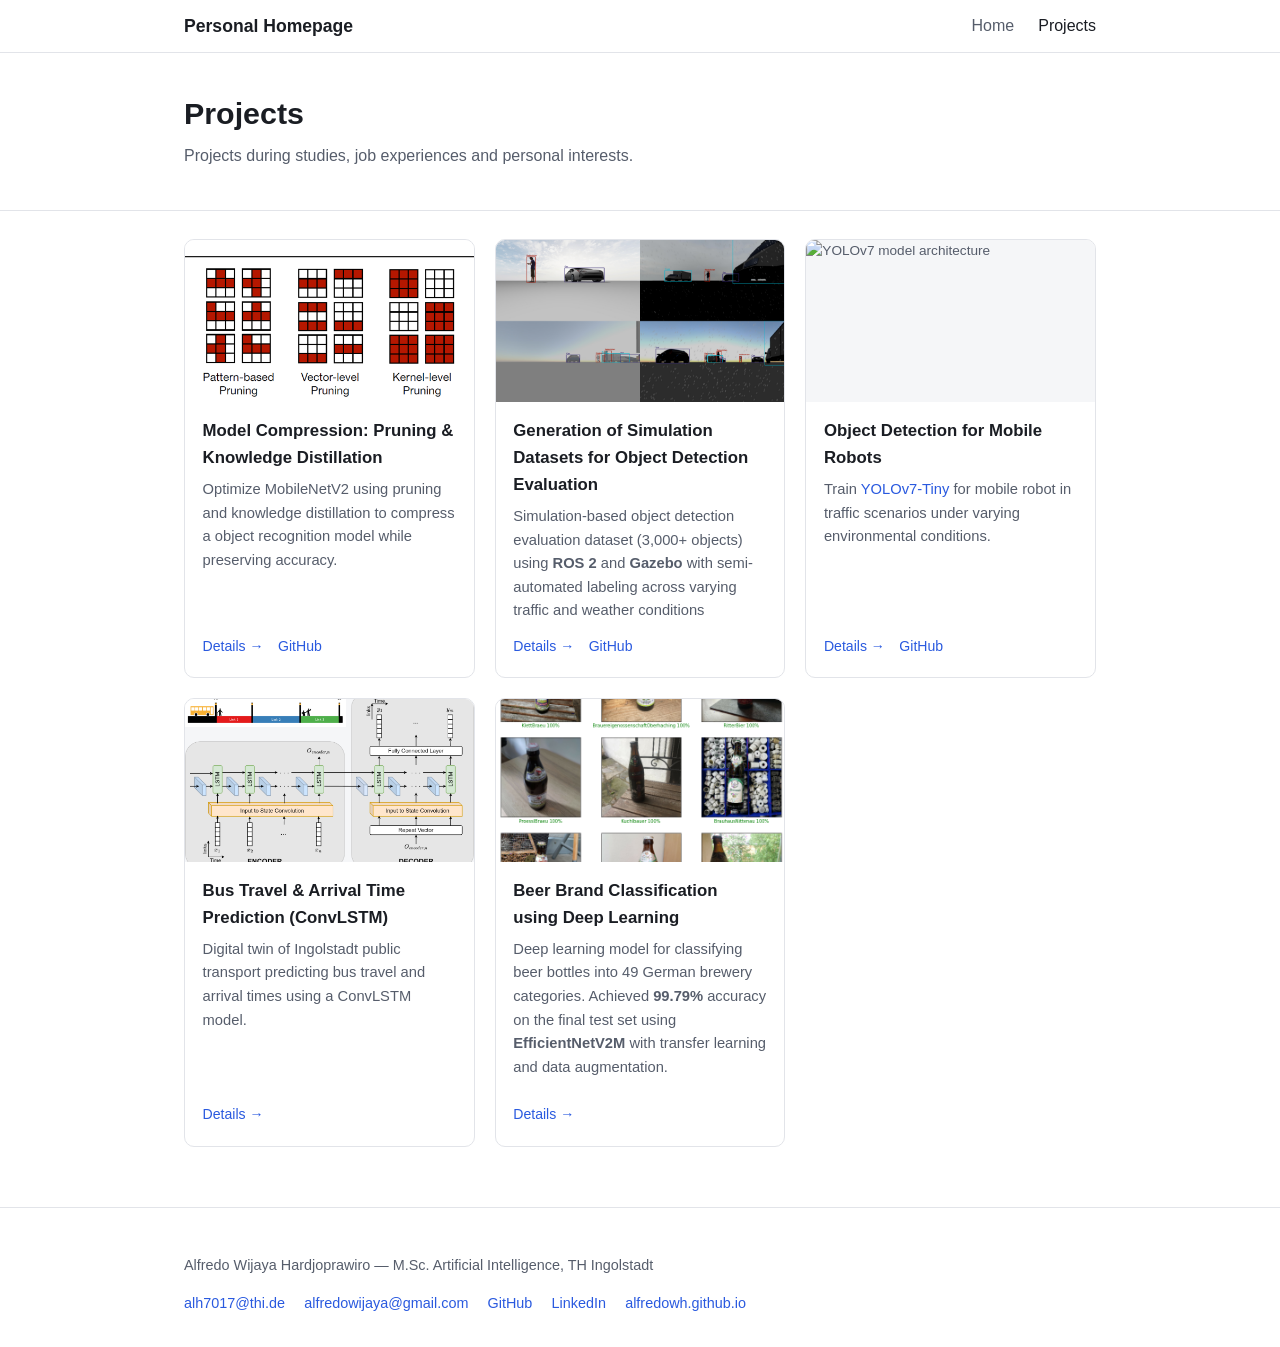
==== projects.html @ a06d33bd "Update" ====
<!DOCTYPE html>
<html lang="en">
<head>
<meta charset="UTF-8">
<meta name="viewport" content="width=device-width, initial-scale=1.0">
<title>Projects — Alfredo Wijaya Hardjoprawiro</title>
<link rel="stylesheet" href="css/style.css">
</head>
<body>

<nav class="site-nav">
  <div class="container">
    <a class="brand" href="index.html">Personal Homepage</a>
    <button class="nav-toggle" aria-label="Toggle navigation">☰</button>
    <ul>
      <li><a href="index.html">Home</a></li>
      <li><a href="projects.html" class="active">Projects</a></li>
      <!-- <li><a href="index.html#experience">Experience</a></li> -->
    </ul>
  </div>
</nav>

<header class="hero">
  <div class="container">
    <h1>Projects</h1>
    <p class="tagline">Projects during studies, job experiences and personal interests.</p>
  </div>
</header>

<section>
  <div class="container">
    <div class="project-grid">

    <!--
      <div class="card">
        <div class="card-thumb"><a href="projects/sensor-fusion.html">Image placeholder</a></div>
        <div class="card-body">
          <h3>Radar-Camera Sensor Fusion for Road-User Detection</h3>
          <p>Multimodal object detection combining 3D radar point clouds and
             camera images; simulated diverse weather conditions; optimized
             for edge deployment (+~7% AP).</p>
          <div class="card-links">
            <a href="projects/sensor-fusion.html">Details →</a>
          </div>
        </div>
      </div>
      -->

      <div class="card">
        <div class="card-thumb"><a href="projects/model-compression.html"><img src="assets/images/projects/model-compression/pruning-granularity.png" alt="Model Compression"></a></div>
        <div class="card-body">
          <h3>Model Compression: Pruning & Knowledge Distillation</h3>
          <p>Optimize MobileNetV2 using pruning and knowledge distillation to compress a
             object recognition model while preserving accuracy.</p>
          <div class="card-links">
            <a href="projects/model-compression.html">Details →</a>
            <a href="https://github.com/alfredowh/model-compression" target="_blank" rel="noopener">GitHub</a>
          </div>
        </div>
      </div>

      <div class="card">
        <div class="card-thumb"><a href="projects/simulation-data-generation.html"><img src="assets/images/projects/simulation-data-generation/gazebo_bbox.png" alt="Gazebo scene with object detection bounding boxes"></a></div>
        <div class="card-body">
          <h3>Generation of Simulation Datasets for Object Detection Evaluation</h3>
            <p>Simulation-based object detection evaluation dataset (3,000+ objects) using 
              <strong>ROS 2</strong> and <strong>Gazebo</strong> with semi-automated labeling across 
              varying traffic and weather conditions
            </p>
          <div class="card-links">
            <a href="projects/simulation-data-generation.html">Details →</a>
            <a href="https://github.com/alfredowh/ros2-object-detection" target="_blank" rel="noopener">GitHub</a>
          </div>
        </div>
      </div>

      <div class="card">
        <div class="card-thumb"><a href="projects/object-detection.html"><img src="assets/images/projects/object-detection/yolov7.png" alt="YOLOv7 model architecture"></a></div>
        <div class="card-body">
          <h3>Object Detection for Mobile Robots</h3>
          <p>Train <a href="https://arxiv.org/abs/2207.02696" target="_blank" rel="noopener">YOLOv7-Tiny</a> for mobile robot in traffic scenarios under varying environmental conditions.</p>
          <div class="card-links">
            <a href="projects/object-detection.html">Details →</a>
            <a href="https://github.com/alfredowh/object-detection" target="_blank" rel="noopener">GitHub</a>
          </div>
        </div>
      </div>

      <div class="card">
        <div class="card-thumb"><a href="projects/bus-prediction.html"><img src="assets/images/projects/bus-prediction/convlstm.png" alt="ConvLSTM model architecture"></a></div>
        <div class="card-body">
          <h3>Bus Travel &amp; Arrival Time Prediction (ConvLSTM)</h3>
          <p>Digital twin of Ingolstadt public transport predicting bus travel
             and arrival times using a ConvLSTM model.</p>
          <div class="card-links">
            <a href="projects/bus-prediction.html">Details →</a>
          </div>
        </div>
      </div>

      <div class="card">
        <div class="card-thumb"><a href="projects/beer-classification.html"><img src="assets/images/projects/beer-classification/beer.png" alt="Beer classifications"></a></div>
        <div class="card-body">
          <h3>Beer Brand Classification using Deep Learning</h3>
          <p>Deep learning model for classifying beer bottles into 49 German brewery categories. 
              Achieved <strong>99.79%</strong> accuracy on the final test set using <strong>EfficientNetV2M</strong> with 
              transfer learning and data augmentation.</p>
          </p>
          <div class="card-links">
            <a href="projects/beer-classification.html">Details →</a>
          </div>
        </div>
      </div>

    </div>
  </div>
</section>

<footer class="site-footer">
  <div class="container">
    <p>Alfredo Wijaya Hardjoprawiro — M.Sc. Artificial Intelligence, TH Ingolstadt</p>
    <div class="links">
      <a href="mailto:alh7017@thi.de">alh7017@thi.de</a>
      <a href="mailto:alfredowijaya@gmail.com">alfredowijaya@gmail.com</a>
      <a href="https://github.com/alfredowh" target="_blank" rel="noopener">GitHub</a>
      <a href="https://www.linkedin.com/in/alfredowijaya" target="_blank" rel="noopener">LinkedIn</a>
      <a href="https://alfredowh.github.io" target="_blank" rel="noopener">alfredowh.github.io</a>
    </div>
  </div>
</footer>

<script src="js/main.js"></script>
</body>
</html>
---- css/style.css ----
:root {
  --bg: #ffffff;
  --bg-alt: #f5f6f8;
  --text: #1a1d23;
  --text-muted: #565d6b;
  --border: #e2e4e9;
  --accent: #2a5adf;
  --accent-soft: #eef1fd;
  --card-bg: #ffffff;
  --max-width: 960px;
  --radius: 10px;
}

@media (prefers-color-scheme: dark) {
  :root {
    --bg: #14161a;
    --bg-alt: #1b1e24;
    --text: #eceef2;
    --text-muted: #a2a8b4;
    --border: #2b2f37;
    --accent: #7c9bff;
    --accent-soft: #1e2540;
    --card-bg: #1b1e24;
  }
}

* {
  box-sizing: border-box;
}

body {
  margin: 0;
  font-family: -apple-system, BlinkMacSystemFont, "Segoe UI", Roboto, Helvetica, Arial, sans-serif;
  background: var(--bg);
  color: var(--text);
  line-height: 1.6;
}

a {
  color: var(--accent);
  text-decoration: none;
}

a:hover {
  text-decoration: underline;
}

.container {
  max-width: var(--max-width);
  margin: 0 auto;
  padding: 0 1.5rem;
}

/* Nav */
.site-nav {
  border-bottom: 1px solid var(--border);
  position: sticky;
  top: 0;
  background: var(--bg);
  z-index: 10;
}

.site-nav .container {
  display: flex;
  align-items: center;
  justify-content: space-between;
  padding: 0.75rem 1.5rem;
}

.site-nav .brand {
  font-weight: 700;
  font-size: 1.1rem;
  color: var(--text);
}

.site-nav ul {
  list-style: none;
  display: flex;
  gap: 1.5rem;
  margin: 0;
  padding: 0;
}

.site-nav a {
  color: var(--text-muted);
  font-weight: 500;
}

.site-nav a:hover,
.site-nav a.active {
  color: var(--text);
  text-decoration: none;
}

.nav-toggle {
  display: none;
  background: none;
  border: 1px solid var(--border);
  border-radius: 6px;
  padding: 0.4rem 0.6rem;
  color: var(--text);
}

/* Hero */
.hero {
  padding: 2.25rem 0 1.75rem;
}

.hero-grid {
  display: grid;
  grid-template-columns: minmax(0, 1fr) minmax(0, 260px);
  gap: 2rem;
  align-items: start;
}

.hero h1 {
  font-size: 1.9rem;
  margin: 0 0 0.4rem;
}

.hero .tagline {
  font-size: 1rem;
  line-height: 1.45;
  color: var(--text-muted);
  margin: 0 0 0.9rem;
  max-width: 560px;
}

.hero .domains-list {
  margin: 0 0 1.1rem;
}

.hero .links {
  display: flex;
  gap: 1rem;
  flex-wrap: wrap;
}

/* Hero skills (beside tagline) */
.hero-skills {
  display: flex;
  flex-direction: column;
  gap: 0.9rem;
}

.hero-skills .skill-group h3 {
  font-size: 0.72rem;
  text-transform: uppercase;
  letter-spacing: 0.04em;
  color: var(--text-muted);
  font-weight: 600;
  margin: 0 0 0.4rem;
}

.hero-skills .tag-list {
  gap: 0.3rem;
}

.hero-skills .tag {
  font-size: 0.76rem;
  padding: 0.2rem 0.5rem;
}

@media (max-width: 720px) {
  .hero-grid {
    grid-template-columns: 1fr;
  }
}

.btn {
  display: inline-block;
  padding: 0.55rem 1.1rem;
  border-radius: var(--radius);
  border: 1px solid var(--border);
  color: var(--text);
  font-weight: 500;
}

.btn:hover {
  text-decoration: none;
  border-color: var(--accent);
}

.btn.primary {
  background: var(--accent);
  border-color: var(--accent);
  color: #fff;
}

/* Sections */
section {
  padding: 1.75rem 0;
  border-top: 1px solid var(--border);
}

section h2 {
  font-size: 1.35rem;
  margin-bottom: 1rem;
}

.tag-list {
  display: flex;
  flex-wrap: wrap;
  gap: 0.4rem;
  list-style: none;
  padding: 0;
  margin: 0;
}

.tag {
  background: var(--accent-soft);
  color: var(--accent);
  padding: 0.25rem 0.6rem;
  border-radius: 999px;
  font-size: 0.85rem;
}

/* Project cards */
.project-grid {
  display: grid;
  grid-template-columns: repeat(auto-fit, minmax(260px, 1fr));
  gap: 1.25rem;
}

.card {
  background: var(--card-bg);
  border: 1px solid var(--border);
  border-radius: var(--radius);
  overflow: hidden;
  display: flex;
  flex-direction: column;
}

.card-thumb {
  aspect-ratio: 16 / 9;
  background: var(--bg-alt);
  display: flex;
  align-items: center;
  justify-content: center;
  color: var(--text-muted);
  font-size: 0.85rem;
  overflow: hidden;
}

.card-thumb a {
  display: flex;
  align-items: center;
  justify-content: center;
  width: 100%;
  height: 100%;
  color: inherit;
}

.card-thumb a:hover {
  text-decoration: none;
}

.card-thumb img {
  width: 100%;
  height: 100%;
  object-fit: cover;
}

.card-body {
  padding: 1rem 1.1rem 1.25rem;
  display: flex;
  flex-direction: column;
  flex: 1;
}

.card-body h3 {
  margin: 0 0 0.4rem;
  font-size: 1.05rem;
}

.card-body p {
  color: var(--text-muted);
  font-size: 0.92rem;
  margin: 0 0 0.75rem;
  flex: 1;
}

.card-links {
  display: flex;
  gap: 0.9rem;
  font-size: 0.88rem;
}

/* Timeline */
.timeline-item {
  margin-bottom: 1.5rem;
}

.timeline-item h3 {
  margin: 0 0 0.15rem;
  font-size: 1.05rem;
}

.timeline-item .meta {
  color: var(--text-muted);
  font-size: 0.88rem;
  margin: 0 0 0.4rem;
}

.timeline-item p {
  margin: 0;
}

/* Project detail page */
.project-header {
  padding: 3rem 0 1.5rem;
}

.project-header h1 {
  margin: 0 0 0.5rem;
  font-size: 1.9rem;
}

.project-header .meta {
  color: var(--text-muted);
  margin-bottom: 0.75rem;
}

.placeholder-block {
  border: 1px dashed var(--border);
  border-radius: var(--radius);
  padding: 1.5rem;
  color: var(--text-muted);
  background: var(--bg-alt);
  font-size: 0.92rem;
}

.gallery-grid {
  display: grid;
  grid-template-columns: repeat(auto-fit, minmax(180px, 1fr));
  gap: 1rem;
}

.gallery-slot {
  aspect-ratio: 4 / 3;
  border: 1px dashed var(--border);
  border-radius: var(--radius);
  background: var(--bg-alt);
  display: flex;
  align-items: center;
  justify-content: center;
  color: var(--text-muted);
  font-size: 0.8rem;
  text-align: center;
  padding: 0.5rem;
  overflow: hidden;
}

.gallery-slot:has(img),
.gallery-slot:has(video) {
  padding: 0;
  border-style: solid;
}

.gallery-slot img,
.gallery-slot video {
  width: 100%;
  height: 100%;
  object-fit: cover;
}

.gallery-slot img {
  cursor: zoom-in;
}

.gallery-slot img.zoomed {
  position: fixed;
  top: 50%;
  left: 50%;
  width: auto;
  height: auto;
  max-width: 90vw;
  max-height: 90vh;
  transform: translate(-50%, -50%);
  z-index: 1000;
  cursor: zoom-out;
  box-shadow: 0 0 0 9999px rgba(0, 0, 0, 0.85);
  border-radius: var(--radius);
}

table.eval-table {
  width: 100%;
  border-collapse: collapse;
  font-size: 0.92rem;
}

table.eval-table th,
table.eval-table td {
  text-align: left;
  padding: 0.6rem 0.8rem;
  border-bottom: 1px solid var(--border);
}

table.eval-table th {
  color: var(--text-muted);
  font-weight: 600;
}

.table-scroll {
  overflow-x: auto;
}

table.weather-table {
  width: 100%;
  border-collapse: collapse;
  font-size: 0.92rem;
}

table.weather-table th,
table.weather-table td {
  text-align: center;
  padding: 0.6rem;
  border: 1px solid var(--border);
}

table.weather-table thead th {
  color: var(--text-muted);
  font-weight: 600;
}

table.weather-table tbody th {
  text-align: left;
  color: var(--text-muted);
  font-weight: 600;
  white-space: nowrap;
}

table.weather-table img {
  display: block;
  width: 100%;
  min-width: 140px;
  max-width: 220px;
  border-radius: 6px;
  margin: 0 auto;
}

/* Footer */
.site-footer {
  border-top: 1px solid var(--border);
  padding: 2rem 0;
  margin-top: 2rem;
  color: var(--text-muted);
  font-size: 0.9rem;
}

.site-footer .links {
  display: flex;
  gap: 1.2rem;
  margin-top: 0.5rem;
  flex-wrap: wrap;
}

@media (max-width: 640px) {
  .nav-toggle {
    display: inline-block;
  }

  .site-nav ul {
    display: none;
    flex-direction: column;
    gap: 0.75rem;
    position: absolute;
    top: 100%;
    left: 0;
    right: 0;
    background: var(--bg);
    border-bottom: 1px solid var(--border);
    padding: 1rem 1.5rem;
  }

  .site-nav ul.open {
    display: flex;
  }
}
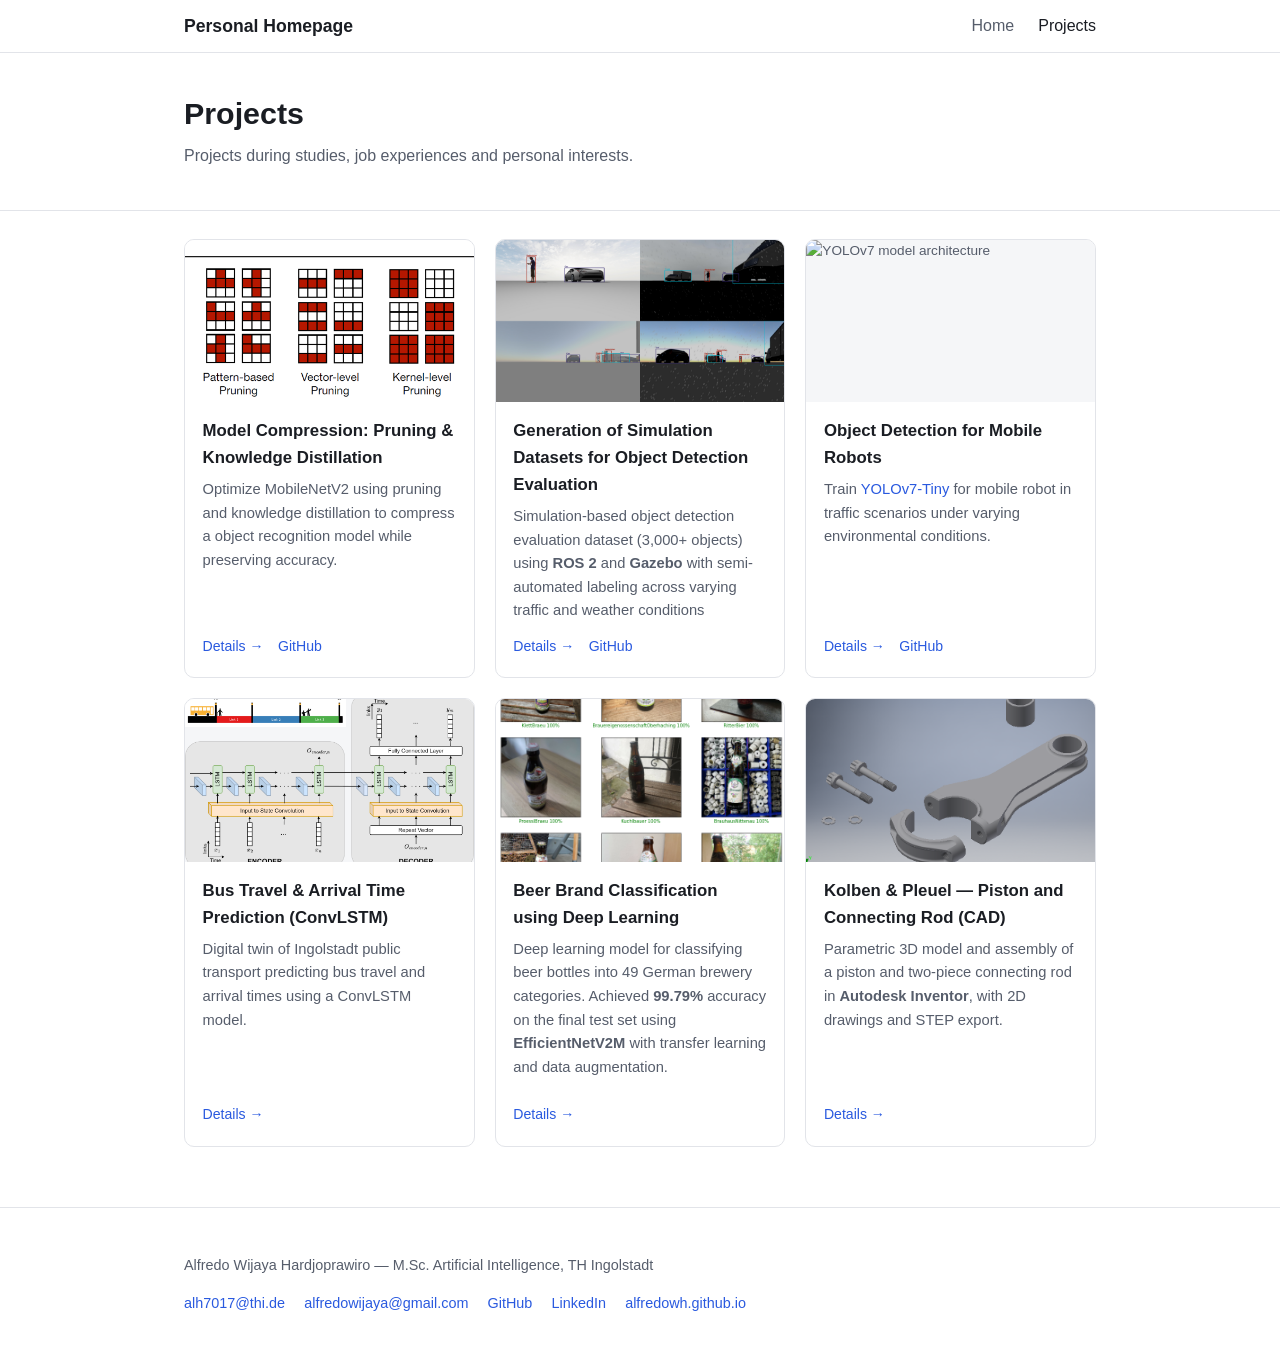
==== commit 77afd7cd: "Add CAD project: Kolben & Pleuel piston and connecting rod New project page with Inventor renders, l" ====
--- a/projects.html
+++ b/projects.html
@@ -30,22 +30,6 @@
 <section>
   <div class="container">
     <div class="project-grid">
-
-    <!--
-      <div class="card">
-        <div class="card-thumb"><a href="projects/sensor-fusion.html">Image placeholder</a></div>
-        <div class="card-body">
-          <h3>Radar-Camera Sensor Fusion for Road-User Detection</h3>
-          <p>Multimodal object detection combining 3D radar point clouds and
-             camera images; simulated diverse weather conditions; optimized
-             for edge deployment (+~7% AP).</p>
-          <div class="card-links">
-            <a href="projects/sensor-fusion.html">Details →</a>
-          </div>
-        </div>
-      </div>
-      -->
-
       <div class="card">
         <div class="card-thumb"><a href="projects/model-compression.html"><img src="assets/images/projects/model-compression/pruning-granularity.png" alt="Model Compression"></a></div>
         <div class="card-body">
@@ -112,6 +96,18 @@
         </div>
       </div>
 
+      <div class="card">
+        <div class="card-thumb"><a href="projects/cad-piston-conrod.html"><img src="assets/images/projects/cad-piston-conrod/exploded-assembly.png" alt="Exploded view of piston and connecting rod assembly"></a></div>
+        <div class="card-body">
+          <h3>Kolben &amp; Pleuel — Piston and Connecting Rod (CAD)</h3>
+          <p>Parametric 3D model and assembly of a piston and two-piece connecting rod in
+             <strong>Autodesk Inventor</strong>, with 2D drawings and STEP export.</p>
+          <div class="card-links">
+            <a href="projects/cad-piston-conrod.html">Details →</a>
+          </div>
+        </div>
+      </div>
+
     </div>
   </div>
 </section>
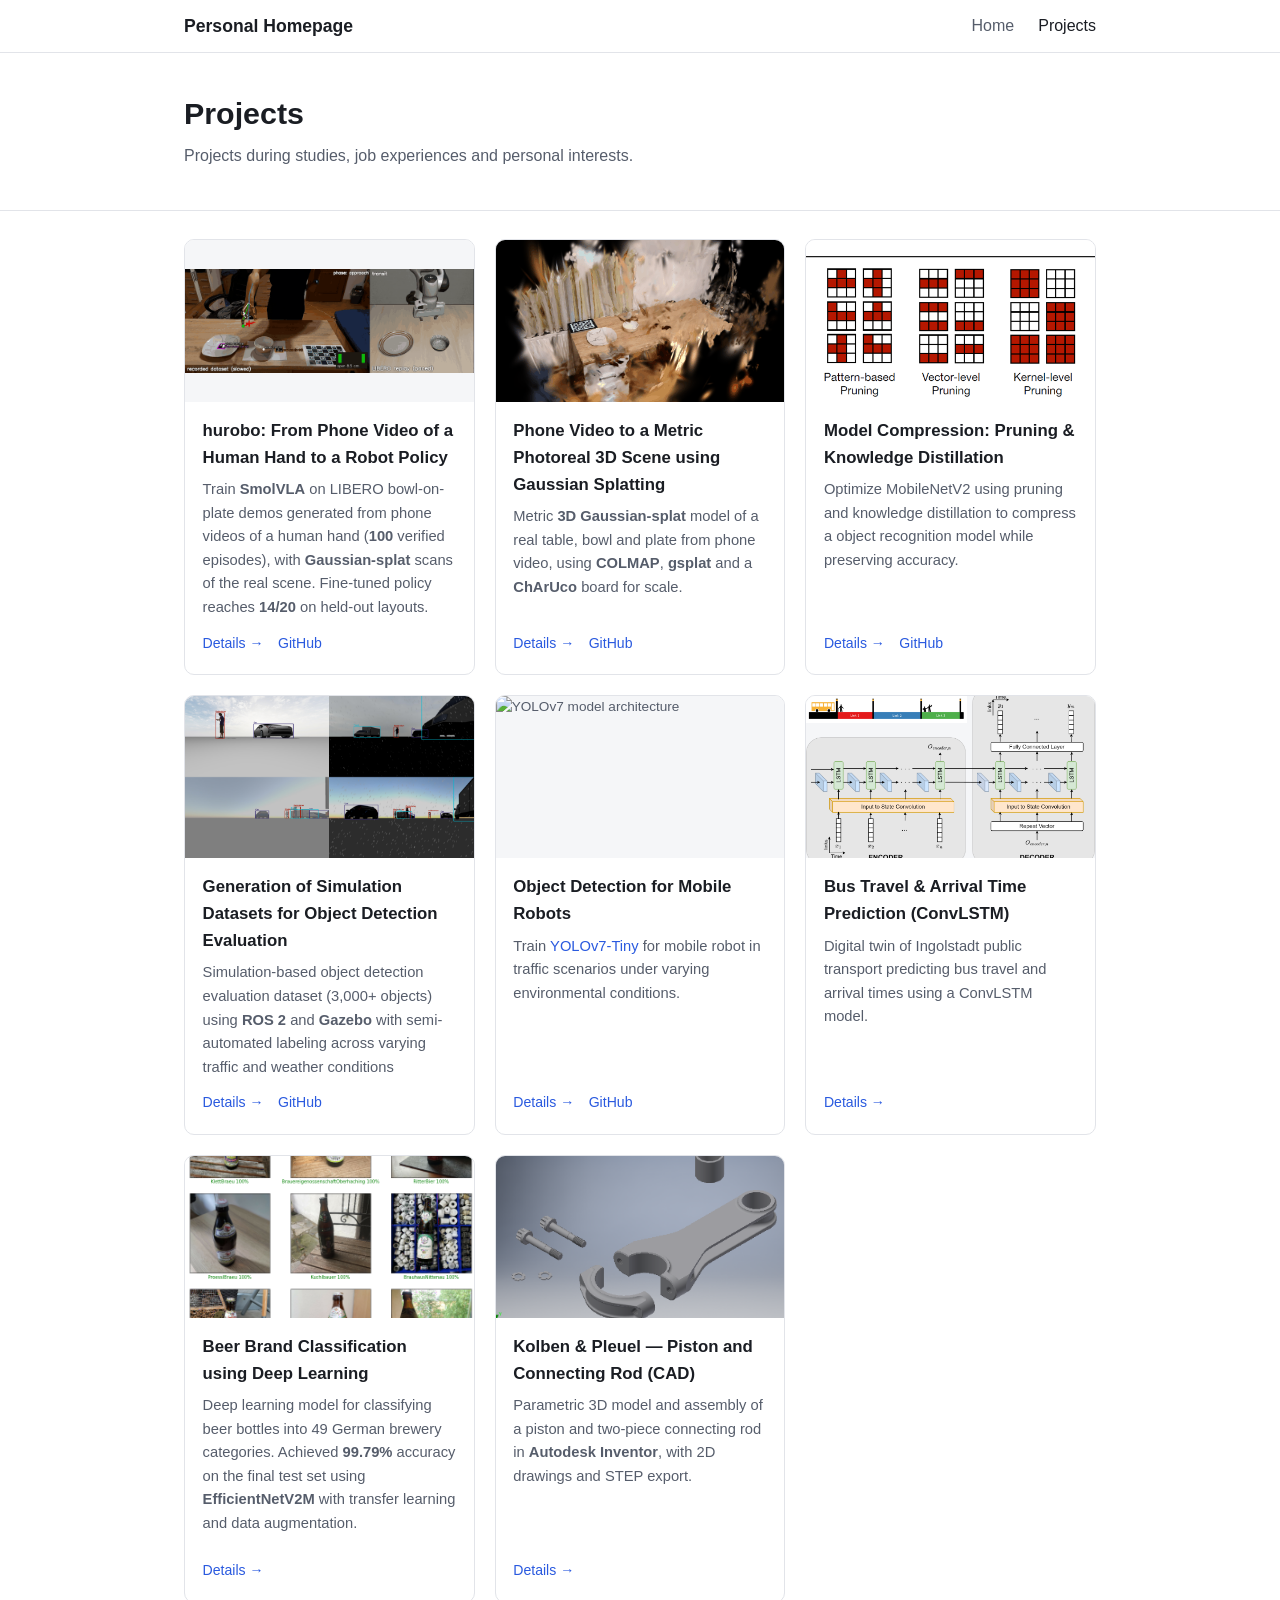
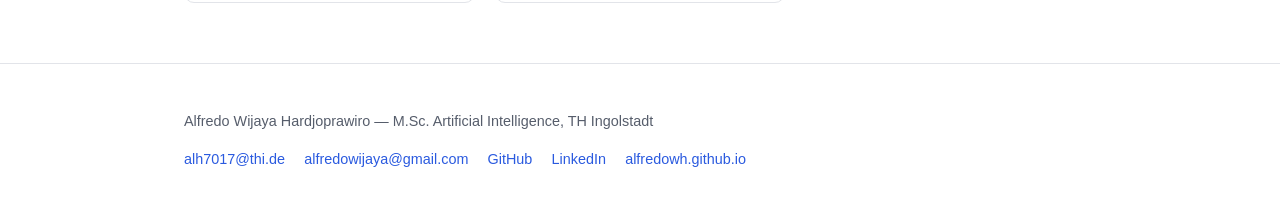
==== commit 6aa52f15: "Add hurobo and Gaussian-splat scene reconstruction projects - hurobo: phone video of a human hand to" ====
--- a/projects.html
+++ b/projects.html
@@ -30,6 +30,33 @@
 <section>
   <div class="container">
     <div class="project-grid">
+      <div class="card">
+        <div class="card-thumb"><a href="projects/hurobo.html"><img style="object-fit:contain" src="assets/images/projects/hurobo/dataset_replay_synchronised.gif" alt="Recorded human demo beside its LIBERO robot replay"></a></div>
+        <div class="card-body">
+          <h3>hurobo: From Phone Video of a Human Hand to a Robot Policy</h3>
+          <p>Train <strong>SmolVLA</strong> on LIBERO bowl-on-plate demos generated from phone videos of a
+             human hand (<strong>100</strong> verified episodes), with <strong>Gaussian-splat</strong> scans
+             of the real scene. Fine-tuned policy reaches <strong>14/20</strong> on held-out layouts.</p>
+          <div class="card-links">
+            <a href="projects/hurobo.html">Details →</a>
+            <a href="https://github.com/alfredowh/hurobo" target="_blank" rel="noopener">GitHub</a>
+          </div>
+        </div>
+      </div>
+
+      <div class="card">
+        <div class="card-thumb"><a href="projects/gaussian-splat-scan.html"><img src="assets/images/projects/gaussian-splat-scan/scene_orbit.gif" alt="3D Gaussian-splat sweep of the real table scene"></a></div>
+        <div class="card-body">
+          <h3>Phone Video to a Metric Photoreal 3D Scene using Gaussian Splatting</h3>
+          <p>Metric <strong>3D Gaussian-splat</strong> model of a real table, bowl and plate from phone
+             video, using <strong>COLMAP</strong>, <strong>gsplat</strong> and a <strong>ChArUco</strong> board for scale.</p>
+          <div class="card-links">
+            <a href="projects/gaussian-splat-scan.html">Details →</a>
+            <a href="https://github.com/alfredowh/hurobo" target="_blank" rel="noopener">GitHub</a>
+          </div>
+        </div>
+      </div>
+
       <div class="card">
         <div class="card-thumb"><a href="projects/model-compression.html"><img src="assets/images/projects/model-compression/pruning-granularity.png" alt="Model Compression"></a></div>
         <div class="card-body">
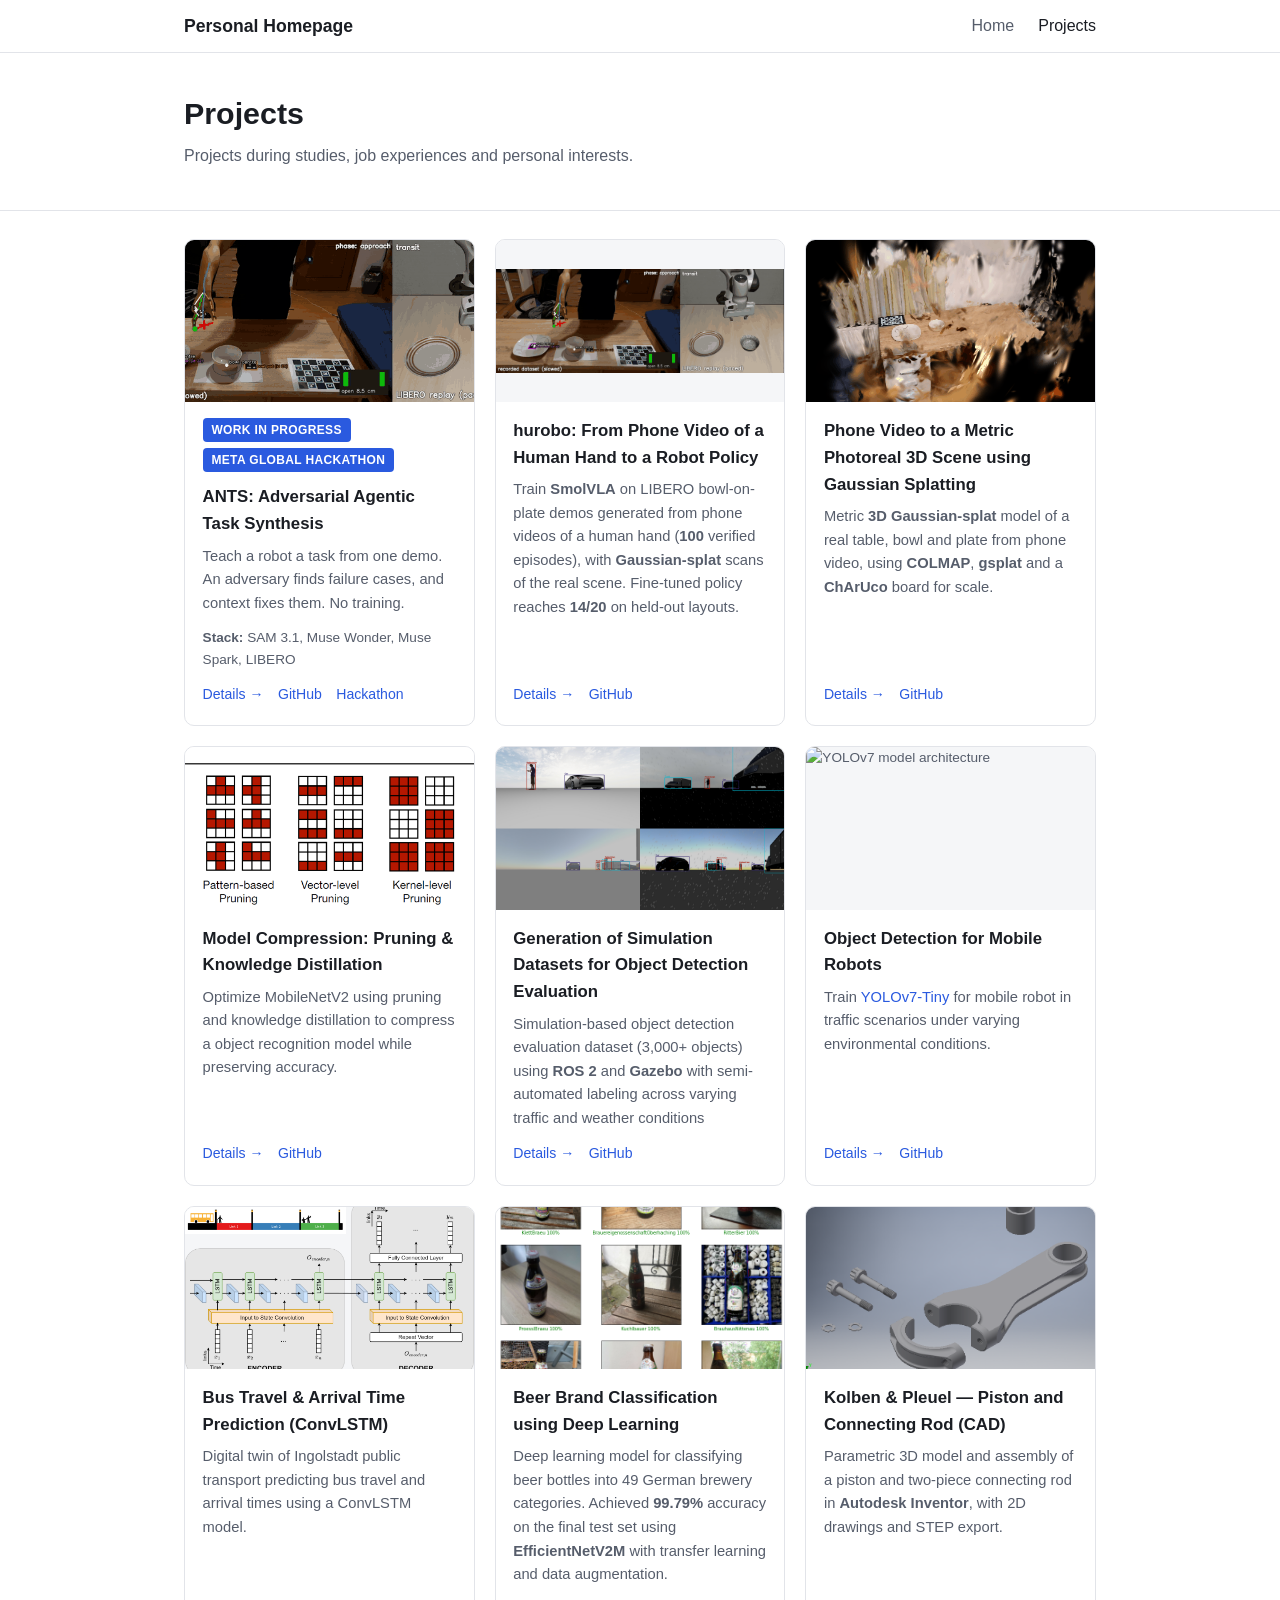
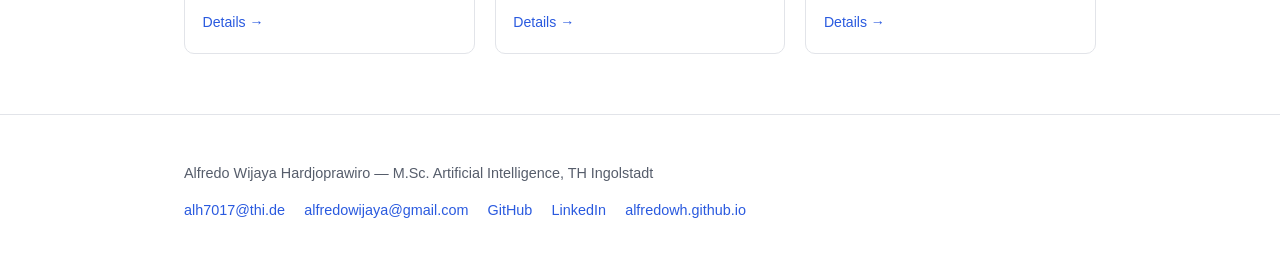
==== commit c36f41ba: "Add ANTS project page, home card and PDF export Add a detail page for ANTS (Meta Global Hackathon, w" ====
--- a/projects.html
+++ b/projects.html
@@ -30,6 +30,21 @@
 <section>
   <div class="container">
     <div class="project-grid">
+      <div class="card">
+        <div class="card-thumb"><a href="projects/ants.html"><img src="assets/images/projects/ants/sync-human-robot.gif" alt="Human demo beside its robot replay, synchronised"></a></div>
+        <div class="card-body">
+          <p class="badge-row"><span class="badge">Work in progress</span> <span class="badge">Meta Global Hackathon</span></p>
+          <h3>ANTS: Adversarial Agentic Task Synthesis</h3>
+          <p>Teach a robot a task from one demo. An adversary finds failure cases, and context fixes them. No training.</p>
+          <p class="stack"><strong>Stack:</strong> SAM 3.1, Muse Wonder, Muse Spark, LIBERO</p>
+          <div class="card-links">
+            <a href="projects/ants.html">Details →</a>
+            <a href="https://github.com/alfredowh/ANTS" target="_blank" rel="noopener">GitHub</a>
+            <a href="https://dev.meta.ai/events/global-hackathon" target="_blank" rel="noopener">Hackathon</a>
+          </div>
+        </div>
+      </div>
+
       <div class="card">
         <div class="card-thumb"><a href="projects/hurobo.html"><img style="object-fit:contain" src="assets/images/projects/hurobo/dataset_replay_synchronised.gif" alt="Recorded human demo beside its LIBERO robot replay"></a></div>
         <div class="card-body">
--- a/css/style.css
+++ b/css/style.css
@@ -284,6 +284,29 @@
   display: flex;
   gap: 0.9rem;
   font-size: 0.88rem;
+}
+
+/* Status badges on cards */
+.badge-row {
+  display: flex;
+  flex-wrap: wrap;
+  gap: 0.4rem;
+  margin: 0 0 0.5rem;
+}
+
+.badge {
+  background: var(--accent);
+  color: var(--card-bg);
+  padding: 0.15rem 0.55rem;
+  border-radius: 4px;
+  font-size: 0.75rem;
+  font-weight: 600;
+  text-transform: uppercase;
+  letter-spacing: 0.03em;
+}
+
+.card-body p.stack {
+  font-size: 0.85rem;
 }
 
 /* Timeline */
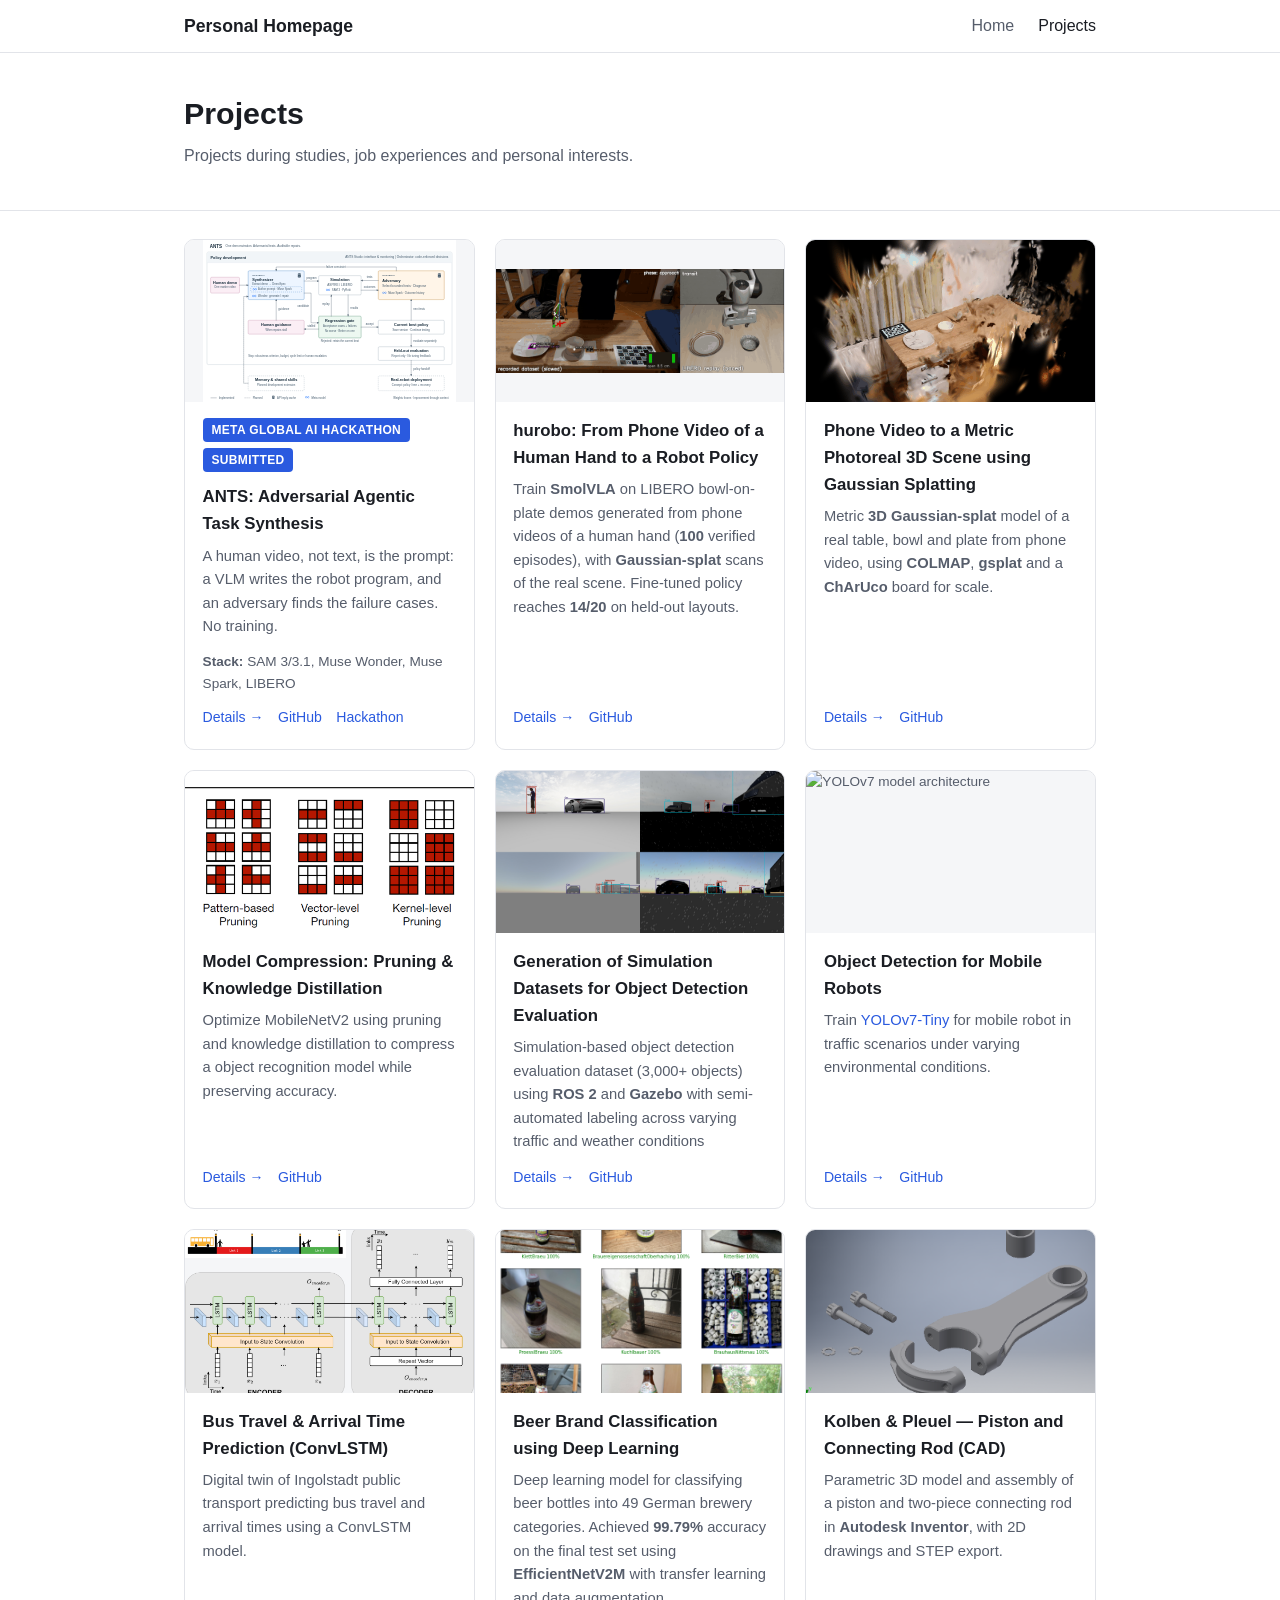
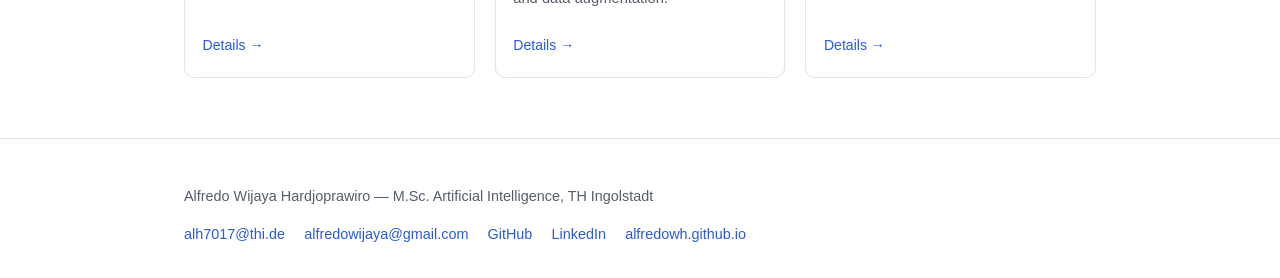
==== commit d9447916: "Rewrite ANTS page: human video as prompt, System 1/2, results, outlook Frame the project as submitte" ====
--- a/projects.html
+++ b/projects.html
@@ -31,12 +31,12 @@
   <div class="container">
     <div class="project-grid">
       <div class="card">
-        <div class="card-thumb"><a href="projects/ants.html"><img src="assets/images/projects/ants/sync-human-robot.gif" alt="Human demo beside its robot replay, synchronised"></a></div>
+        <div class="card-thumb"><a href="projects/ants.html"><img style="object-fit:contain" src="assets/images/projects/ants/architecture.svg" alt="ANTS architecture: synthesizer, adversary, gate"></a></div>
         <div class="card-body">
-          <p class="badge-row"><span class="badge">Work in progress</span> <span class="badge">Meta Global Hackathon</span></p>
+          <p class="badge-row"><span class="badge">Meta Global AI Hackathon</span> <span class="badge">Submitted</span></p>
           <h3>ANTS: Adversarial Agentic Task Synthesis</h3>
-          <p>Teach a robot a task from one demo. An adversary finds failure cases, and context fixes them. No training.</p>
-          <p class="stack"><strong>Stack:</strong> SAM 3.1, Muse Wonder, Muse Spark, LIBERO</p>
+          <p>A human video, not text, is the prompt: a VLM writes the robot program, and an adversary finds the failure cases. No training.</p>
+          <p class="stack"><strong>Stack:</strong> SAM 3/3.1, Muse Wonder, Muse Spark, LIBERO</p>
           <div class="card-links">
             <a href="projects/ants.html">Details →</a>
             <a href="https://github.com/alfredowh/ANTS" target="_blank" rel="noopener">GitHub</a>
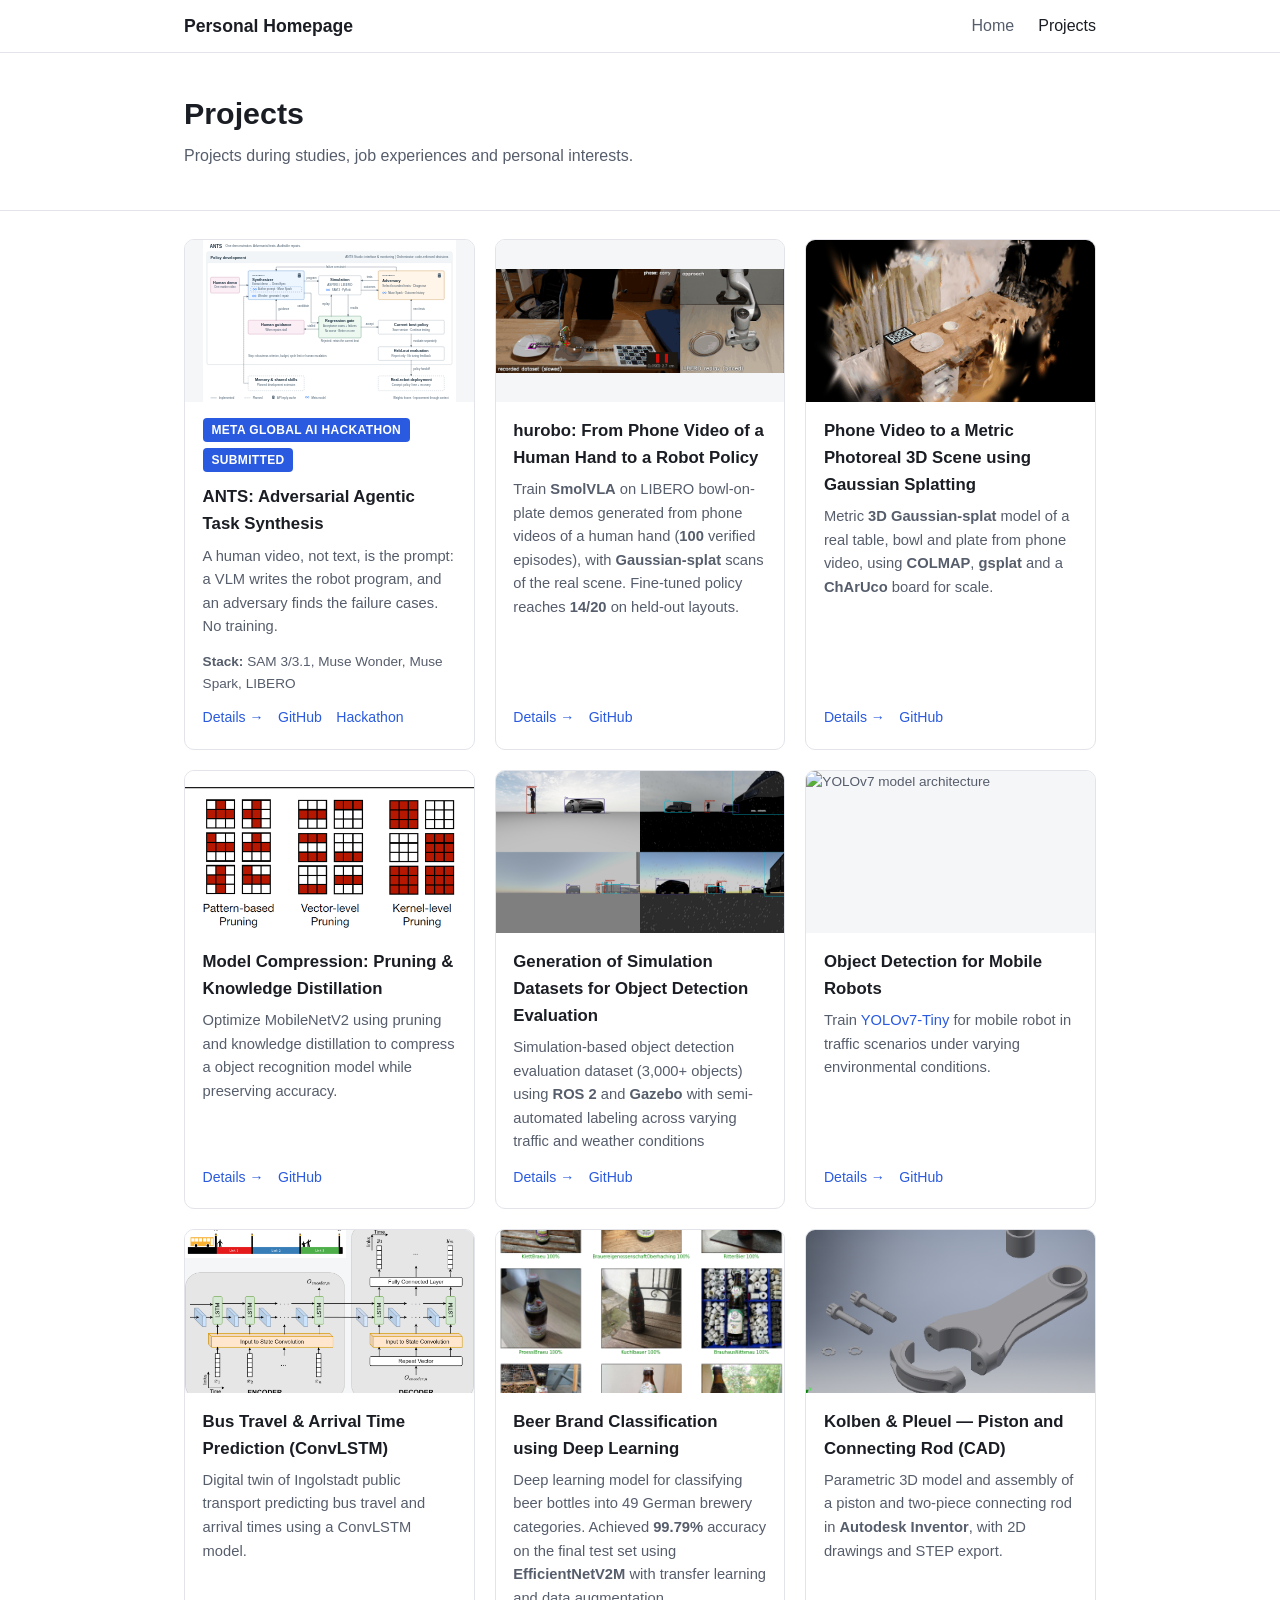
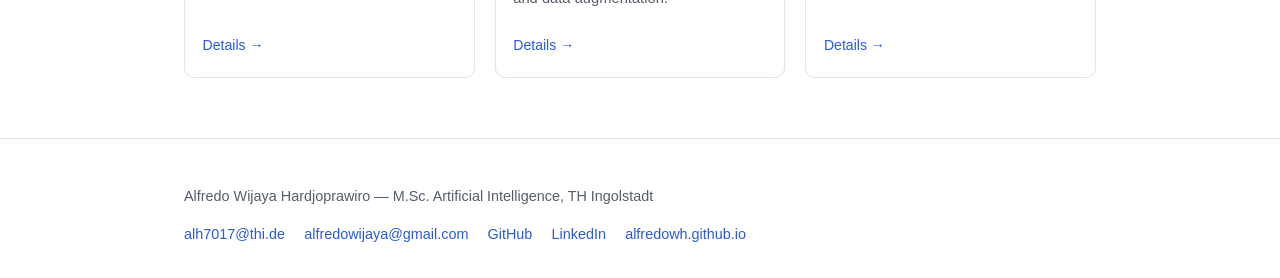
==== commit 4a766db6: "Add gear favicon and speed up the hurobo replay GIF 5x Link a gray gear SVG favicon on every page in" ====
--- a/projects.html
+++ b/projects.html
@@ -5,6 +5,7 @@
 <meta name="viewport" content="width=device-width, initial-scale=1.0">
 <title>Projects — Alfredo Wijaya Hardjoprawiro</title>
 <link rel="stylesheet" href="css/style.css">
+<link rel="icon" type="image/svg+xml" href="assets/favicon.svg">
 </head>
 <body>
 
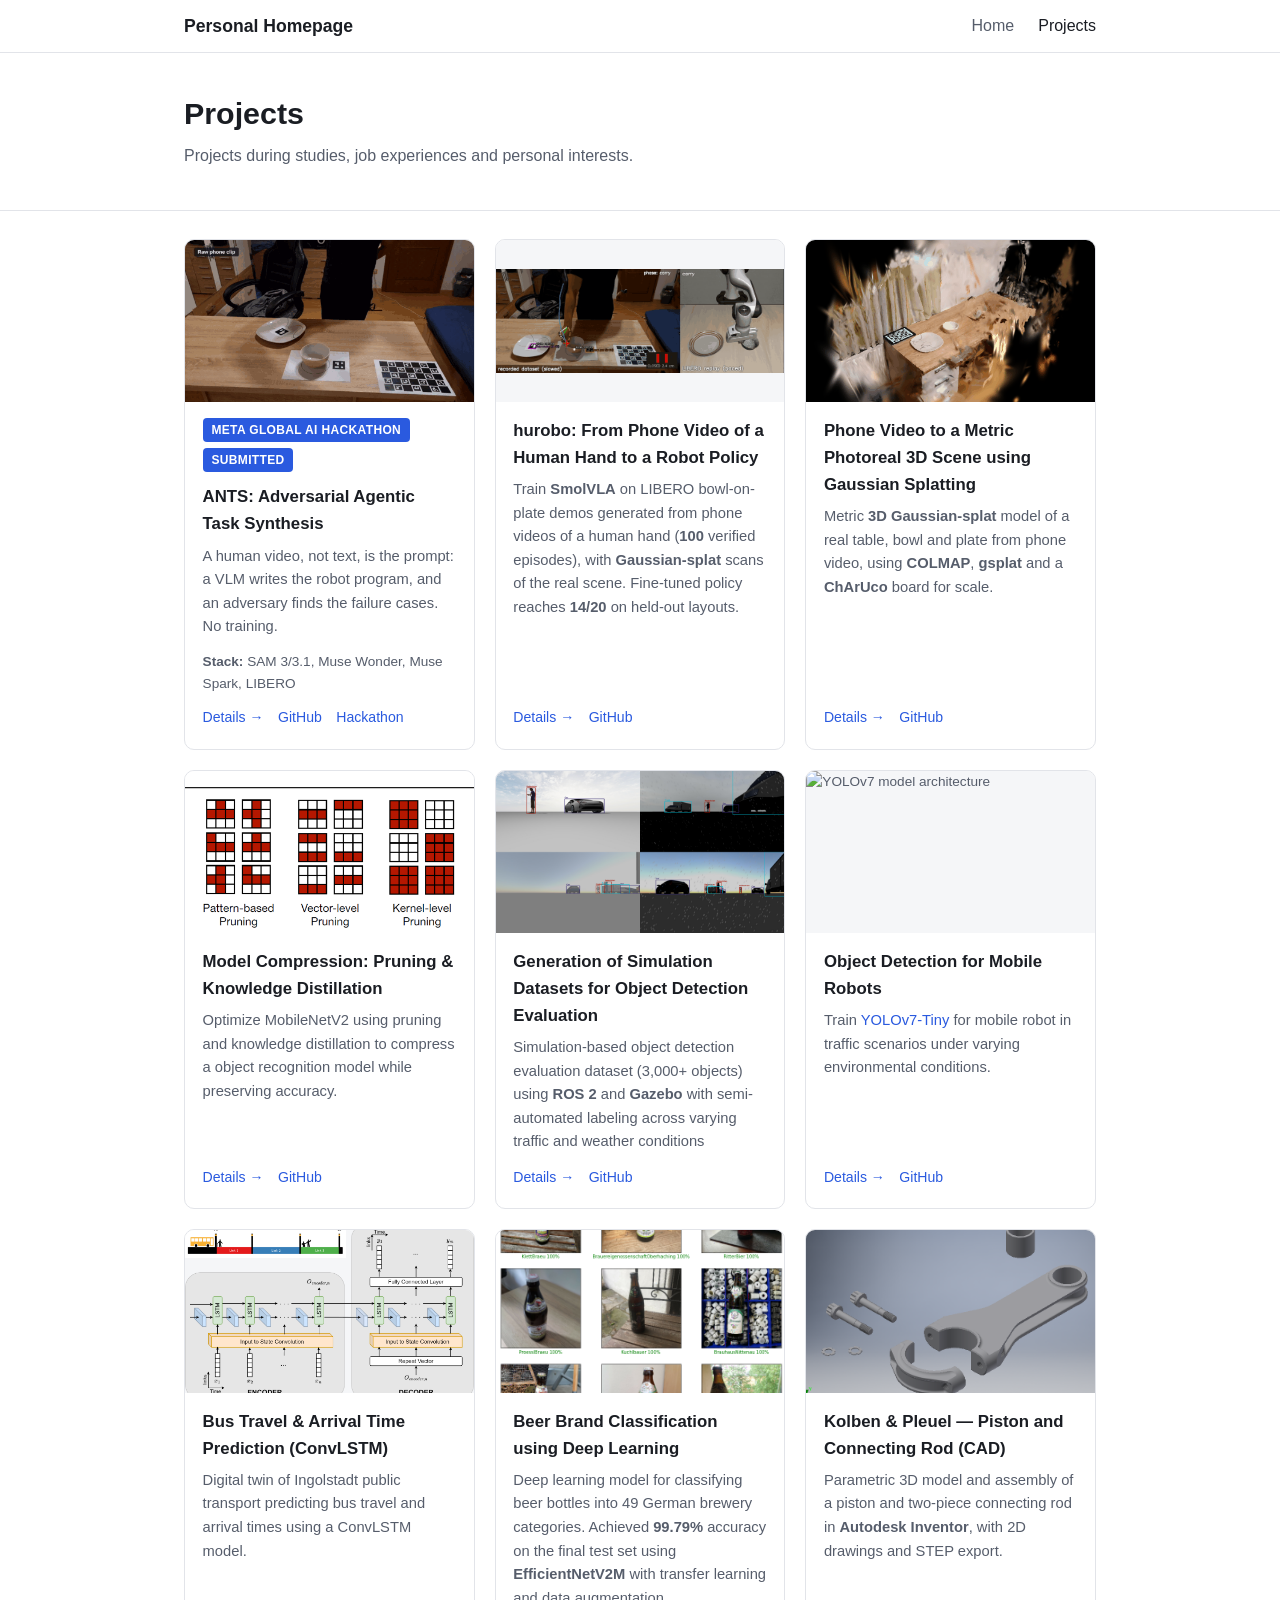
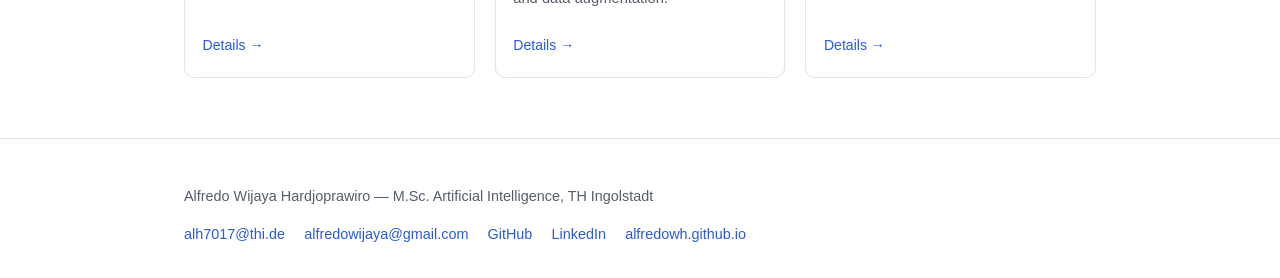
==== commit 13d39939: "ants: animated demo GIF as the project card thumbnail Co-Authored-By: Claude Sonnet 5.5 <noreply@ant" ====
--- a/projects.html
+++ b/projects.html
@@ -32,7 +32,7 @@
   <div class="container">
     <div class="project-grid">
       <div class="card">
-        <div class="card-thumb"><a href="projects/ants.html"><img style="object-fit:contain" src="assets/images/projects/ants/architecture.svg" alt="ANTS architecture: synthesizer, adversary, gate"></a></div>
+        <div class="card-thumb"><a href="projects/ants.html"><img src="assets/images/projects/ants/demo.gif" alt="ANTS Studio demo: phone clip, hand tracking and simulated rollout"></a></div>
         <div class="card-body">
           <p class="badge-row"><span class="badge">Meta Global AI Hackathon</span> <span class="badge">Submitted</span></p>
           <h3>ANTS: Adversarial Agentic Task Synthesis</h3>
